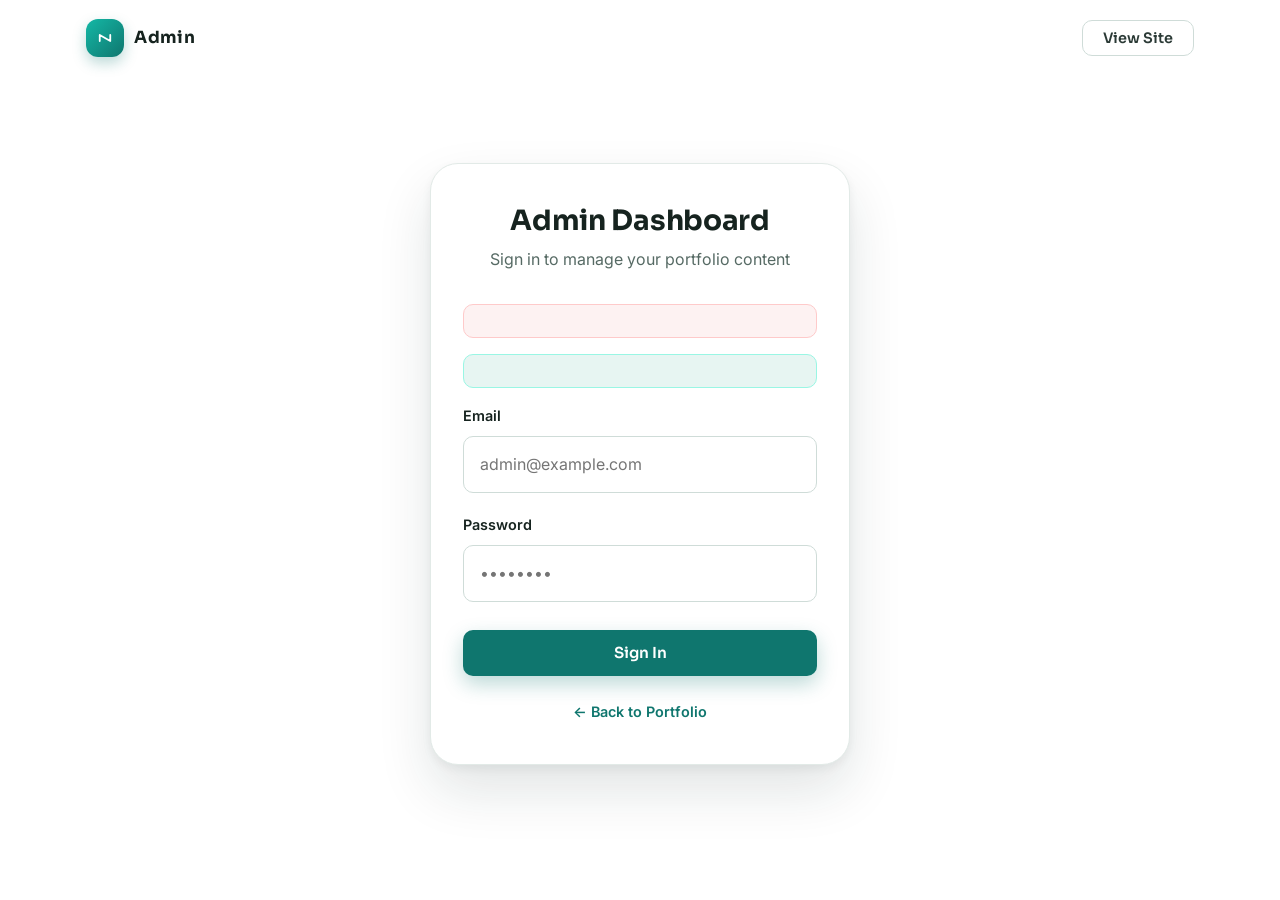
==== admin.html @ 958834d0 "Add admin dashboard, update hero image to Cloudinary URL, update CV" ====
<!DOCTYPE html>
<html lang="en">
<head>
  <meta charset="UTF-8">
  <meta name="viewport" content="width=device-width, initial-scale=1.0">
  <title>Admin — Portfolio Dashboard</title>
  <meta name="robots" content="noindex, nofollow">
  <link rel="icon" type="image/svg+xml" href="assets/icons/favicon.svg">
  <link rel="preconnect" href="https://fonts.googleapis.com">
  <link rel="preconnect" href="https://fonts.gstatic.com" crossorigin>
  <link href="https://fonts.googleapis.com/css2?family=Sora:wght@400;600;700;800&family=Inter:wght@400;500;600;700&display=swap" rel="stylesheet">
  <link rel="stylesheet" href="css/style.css">
  <link rel="stylesheet" href="css/responsive.css">
  <style>
    .admin-page { min-height: 100dvh; display: grid; place-items: center; padding: var(--header-h) 1.5rem 3rem; }
    .admin-card { width: 100%; max-width: 420px; background: var(--bg); border: 1px solid var(--border); border-radius: var(--radius-xl); padding: 2.5rem 2rem; box-shadow: var(--shadow-lg); }
    .admin-header { text-align: center; margin-bottom: 2rem; }
    .admin-title { font-size: 1.75rem; margin-bottom: .5rem; }
    .admin-sub { color: var(--muted); }
    .form-group { margin-bottom: 1.25rem; }
    .form-group label { display: block; font-weight: 600; font-size: .9rem; color: var(--ink); margin-bottom: .5rem; }
    .form-group input { width: 100%; padding: .9rem 1rem; font: inherit; font-size: 1rem; color: var(--text); background: var(--bg); border: 1.5px solid var(--border-strong); border-radius: var(--radius-sm); transition: border-color .2s ease, box-shadow .2s ease; }
    .form-group input:focus { outline: none; border-color: var(--primary); box-shadow: 0 0 0 4px var(--mint-soft); }
    .btn-admin { width: 100%; margin-top: .5rem; }
    .admin-footer { text-align: center; margin-top: 1.5rem; color: var(--muted); font-size: .9rem; }
    .admin-footer a { color: var(--primary); font-weight: 600; }
    .dashboard { display: none; }
    .dashboard.active { display: block; animation: fadeIn .3s ease; }
    @keyframes fadeIn { from { opacity: 0; transform: translateY(10px); } to { opacity: 1; transform: none; } }
    .dash-header { display: flex; align-items: center; justify-content: space-between; margin-bottom: 2rem; padding-bottom: 1rem; border-bottom: 1px solid var(--border); }
    .dash-title { font-size: 1.35rem; }
    .btn-logout { padding: .5rem 1rem; font-size: .9rem; }
    .dash-grid { display: grid; gap: 1rem; }
    .dash-card { background: var(--surface); border: 1px solid var(--border); border-radius: var(--radius); padding: 1.25rem 1.5rem; display: flex; align-items: center; justify-content: space-between; gap: 1rem; transition: border-color .2s ease, box-shadow .2s ease; }
    .dash-card:hover { border-color: var(--mint); box-shadow: var(--shadow-sm); }
    .dash-card-info h3 { font-size: 1rem; margin-bottom: .25rem; }
    .dash-card-info p { font-size: .85rem; color: var(--muted); }
    .dash-card-action .btn { padding: .6rem 1.1rem; font-size: .85rem; }
    .alert { padding: 1rem 1.25rem; border-radius: var(--radius-sm); font-size: .9rem; font-weight: 500; margin-bottom: 1rem; display: none; }
    .alert.error { display: block; background: #fdf2f2; color: #c0392b; border: 1px solid #fecaca; }
    .alert.success { display: block; background: #e7f5f2; color: #0f766e; border: 1px solid #99f6e4; }
  </style>
</head>
<body>
  <a class="skip-link" href="#main">Skip to main content</a>

  <header class="site-header" id="siteHeader">
    <div class="container nav">
      <a class="brand" href="index.html" aria-label="Back to portfolio">
        <span class="brand-mark" aria-hidden="true">
          <svg viewBox="0 0 24 24" width="18" height="18" fill="none" stroke="currentColor" stroke-width="2.4" stroke-linecap="round" stroke-linejoin="round"><path d="M5 16V8l14 8V8"/></svg>
        </span>
        <span class="brand-name">Admin</span>
      </a>
      <nav class="nav-menu" aria-label="Admin navigation">
        <ul class="nav-list">
          <li><a class="btn btn--outline btn--sm" href="index.html">View Site</a></li>
        </ul>
      </nav>
    </div>
  </header>

  <main id="main" class="admin-page">
    <!-- Login View -->
    <div class="admin-card" id="loginView">
      <div class="admin-header">
        <h1 class="admin-title">Admin Dashboard</h1>
        <p class="admin-sub">Sign in to manage your portfolio content</p>
      </div>

      <div class="alert error" id="loginError" role="alert"></div>
      <div class="alert success" id="loginSuccess" role="status"></div>

      <form id="loginForm" novalidate>
        <div class="form-group">
          <label for="adminEmail">Email</label>
          <input type="email" id="adminEmail" name="email" autocomplete="email" required placeholder="admin@example.com">
        </div>
        <div class="form-group">
          <label for="adminPassword">Password</label>
          <input type="password" id="adminPassword" name="password" autocomplete="current-password" required placeholder="••••••••">
        </div>
        <button type="submit" class="btn btn--primary btn-admin">Sign In</button>
      </form>

      <p class="admin-footer">
        <a href="index.html" aria-label="Back to portfolio">← Back to Portfolio</a>
      </p>
    </div>

    <!-- Dashboard View (hidden until login) -->
    <div class="admin-card dashboard" id="dashboardView" role="region" aria-label="Dashboard">
      <div class="dash-header">
        <h2 class="dash-title">Dashboard</h2>
        <button type="button" class="btn btn--outline btn--sm btn-logout" id="logoutBtn">Logout</button>
      </div>

      <div class="dash-grid">
        <article class="dash-card">
          <div class="dash-card-info">
            <h3>Hero Section</h3>
            <p>Update headline, subtext, profile image, social links</p>
          </div>
          <div class="dash-card-action">
            <button class="btn btn--outline" data-section="hero">Edit</button>
          </div>
        </article>

        <article class="dash-card">
          <div class="dash-card-info">
            <h3>About Section</h3>
            <p>Bio, stats, tools, CV download</p>
          </div>
          <div class="dash-card-action">
            <button class="btn btn--outline" data-section="about">Edit</button>
          </div>
        </article>

        <article class="dash-card">
          <div class="dash-card-info">
            <h3>Services</h3>
            <p>Add, remove, or reorder service cards</p>
          </div>
          <div class="dash-card-action">
            <button class="btn btn--outline" data-section="services">Edit</button>
          </div>
        </article>

        <article class="dash-card">
          <div class="dash-card-info">
            <h3>Projects</h3>
            <p>Manage portfolio projects, categories, modals</p>
          </div>
          <div class="dash-card-action">
            <button class="btn btn--outline" data-section="projects">Edit</button>
          </div>
        </article>

        <article class="dash-card">
          <div class="dash-card-info">
            <h3>Skills</h3>
            <p>Update skill categories and items</p>
          </div>
          <div class="dash-card-action">
            <button class="btn btn--outline" data-section="skills">Edit</button>
          </div>
        </article>

        <article class="dash-card">
          <div class="dash-card-info">
            <h3>Contact Form</h3>
            <p>Configure form endpoint (Formspree, EmailJS, etc.)</p>
          </div>
          <div class="dash-card-action">
            <button class="btn btn--outline" data-section="contact">Edit</button>
          </div>
        </article>

        <article class="dash-card">
          <div class="dash-card-info">
            <h3>Testimonials</h3>
            <p>Add or edit client testimonials</p>
          </div>
          <div class="dash-card-action">
            <button class="btn btn--outline" data-section="testimonials">Edit</button>
          </div>
        </article>

        <article class="dash-card">
          <div class="dash-card-info">
            <h3>Pricing</h3>
            <p>Update packages, features, prices</p>
          </div>
          <div class="dash-card-action">
            <button class="btn btn--outline" data-section="pricing">Edit</button>
          </div>
        </article>

        <article class="dash-card">
          <div class="dash-card-info">
            <h3>Site Settings</h3>
            <p>SEO meta, favicon, colors, fonts</p>
          </div>
          <div class="dash-card-action">
            <button class="btn btn--outline" data-section="settings">Edit</button>
          </div>
        </article>
      </div>
    </div>
  </main>

  <script>
    (function () {
      "use strict";

      // Demo credentials (replace with real auth in production)
      const DEMO_EMAIL = "admin@example.com";
      const DEMO_PASSWORD = "portfolio2024";

      const loginView = document.getElementById("loginView");
      const dashboardView = document.getElementById("dashboardView");
      const loginForm = document.getElementById("loginForm");
      const loginError = document.getElementById("loginError");
      const loginSuccess = document.getElementById("loginSuccess");
      const logoutBtn = document.getElementById("logoutBtn");

      function showError(msg) {
        loginError.textContent = msg;
        loginError.hidden = false;
        loginSuccess.hidden = true;
      }

      function showSuccess(msg) {
        loginSuccess.textContent = msg;
        loginSuccess.hidden = false;
        loginError.hidden = true;
      }

      function hideAlerts() {
        loginError.hidden = true;
        loginSuccess.hidden = true;
      }

      function doLogin(email, password) {
        hideAlerts();
        if (email === DEMO_EMAIL && password === DEMO_PASSWORD) {
          showSuccess("Signing in...");
          setTimeout(() => {
            loginView.style.display = "none";
            dashboardView.classList.add("active");
            sessionStorage.setItem("adminAuth", "true");
          }, 400);
        } else {
          showError("Invalid email or password. Demo: admin@example.com / portfolio2024");
        }
      }

      function doLogout() {
        sessionStorage.removeItem("adminAuth");
        dashboardView.classList.remove("active");
        loginView.style.display = "block";
        loginForm.reset();
        hideAlerts();
      }

      // Check existing session
      if (sessionStorage.getItem("adminAuth") === "true") {
        loginView.style.display = "none";
        dashboardView.classList.add("active");
      }

      loginForm.addEventListener("submit", (e) => {
        e.preventDefault();
        const email = loginForm.email.value.trim();
        const password = loginForm.password.value;
        doLogin(email, password);
      });

      logoutBtn.addEventListener("click", doLogout);

      // Placeholder for edit buttons
      dashboardView.addEventListener("click", (e) => {
        const btn = e.target.closest("[data-section]");
        if (btn) {
          const section = btn.getAttribute("data-section");
          alert(`Edit ${section} — connect to your CMS or static file editor.`);
        }
      });
    })();
  </script>
</body>
</html>
---- css/style.css ----
/* ==========================================================================
   Tanveer — Personal Portfolio
   Base stylesheet: design tokens, reset, base, and reusable components.
   ========================================================================== */

/* ---------- Design tokens ---------- */
:root {
  /* Color */
  --bg: #ffffff;
  --surface: #f3f8f6;
  --surface-alt: #eaf4f1;
  --ink: #16231f;          /* headings */
  --text: #2b3a36;         /* body */
  --muted: #566a64;        /* secondary text – passes WCAG AA on light bg */
  --border: #e2eae7;
  --border-strong: #cfdcd8;

  --primary: #0f766e;      /* teal-700 – readable action color */
  --primary-dark: #115e59;
  --mint: #14b8a6;         /* decorative mint */
  --mint-bright: #2dd4bf;
  --mint-soft: #e7f5f2;

  --danger: #c0392b;

  /* Typography */
  --font-display: "Sora", "Segoe UI", system-ui, sans-serif;
  --font-body: "Inter", "Segoe UI", system-ui, sans-serif;

  /* Spacing (radius + shadows) */
  --radius-sm: 10px;
  --radius: 16px;
  --radius-lg: 22px;
  --radius-xl: 28px;
  --radius-pill: 999px;

  --shadow-sm: 0 1px 2px rgba(16, 42, 38, .05), 0 4px 14px rgba(16, 42, 38, .05);
  --shadow-md: 0 2px 4px rgba(16, 42, 38, .05), 0 14px 30px rgba(16, 42, 38, .08);
  --shadow-lg: 0 4px 10px rgba(16, 42, 38, .06), 0 26px 54px rgba(16, 42, 38, .12);

  --header-h: 76px;
  --container: 1180px;
}

/* ---------- Reset / base ---------- */
*,
*::before,
*::after {
  box-sizing: border-box;
  margin: 0;
  padding: 0;
}

html {
  scroll-behavior: smooth;
  -webkit-text-size-adjust: 100%;
  overflow-x: clip;
}

section[id] {
  scroll-margin-top: calc(var(--header-h) + 14px);
}

body {
  font-family: var(--font-body);
  font-size: 1rem;
  line-height: 1.65;
  color: var(--text);
  background: var(--bg);
  -webkit-font-smoothing: antialiased;
}

img {
  max-width: 100%;
  display: block;
}

ul,
ol {
  list-style: none;
}

a {
  color: var(--primary);
  text-decoration: none;
}

button {
  font: inherit;
  color: inherit;
  background: none;
  border: none;
  cursor: pointer;
}

::selection {
  background: var(--mint-soft);
  color: var(--ink);
}

:focus-visible {
  outline: 3px solid var(--mint-bright);
  outline-offset: 2px;
  border-radius: 4px;
}

h1, h2, h3, h4 {
  font-family: var(--font-display);
  color: var(--ink);
  line-height: 1.2;
  font-weight: 700;
  letter-spacing: -0.01em;
}

h1 { font-size: clamp(2.3rem, 5vw, 3.75rem); }
h2 { font-size: clamp(1.7rem, 3.4vw, 2.6rem); }
h3 { font-size: 1.15rem; }

strong { color: var(--ink); font-weight: 600; }

.container {
  width: 100%;
  max-width: var(--container);
  margin-inline: auto;
  padding-inline: clamp(1.25rem, 4vw, 2.25rem);
}

[hidden] { display: none !important; }

/* ---------- Skip link ---------- */
.skip-link {
  position: absolute;
  top: -100%;
  left: 1rem;
  z-index: 200;
  padding: .7rem 1.2rem;
  background: var(--ink);
  color: #fff;
  border-radius: var(--radius-sm);
  font-weight: 600;
}
.skip-link:focus-visible {
  top: 1rem;
}

/* ---------- Sections ---------- */
.section {
  padding-block: clamp(4.5rem, 8vw, 7rem);
}

.section--surface {
  background: var(--surface);
}

.section-head {
  max-width: 720px;
  margin-inline: auto;
  text-align: center;
  margin-bottom: clamp(2.75rem, 6vw, 4rem);
}

.section-title { margin-bottom: .75rem; }

.section-sub {
  color: var(--muted);
  font-size: 1.05rem;
}

.eyebrow {
  display: inline-flex;
  align-items: center;
  gap: .6rem;
  font-family: var(--font-display);
  font-size: .8rem;
  font-weight: 700;
  letter-spacing: .16em;
  text-transform: uppercase;
  color: var(--primary);
  margin-bottom: 1rem;
}
.eyebrow span {
  display: inline-block;
  width: 26px;
  height: 2px;
  background: var(--mint);
  border-radius: var(--radius-pill);
}

/* ---------- Buttons ---------- */
.btn {
  display: inline-flex;
  align-items: center;
  justify-content: center;
  gap: .55rem;
  padding: .9rem 1.7rem;
  border: 1px solid transparent;
  border-radius: var(--radius-sm);
  font-family: var(--font-display);
  font-size: .95rem;
  font-weight: 600;
  line-height: 1;
  white-space: nowrap;
  cursor: pointer;
  transition: background-color .22s ease, color .22s ease,
              border-color .22s ease, box-shadow .22s ease, transform .22s ease;
}
.btn:hover { transform: translateY(-2px); }
.btn:active { transform: translateY(0); }

.btn--primary {
  background: var(--primary);
  color: #fff;
  box-shadow: 0 8px 20px rgba(15, 118, 110, .28);
}
.btn--primary:hover {
  background: var(--primary-dark);
  box-shadow: 0 12px 26px rgba(15, 118, 110, .34);
}

.btn--outline {
  background: var(--bg);
  color: var(--text);
  border-color: var(--border-strong);
}
.btn--outline:hover {
  border-color: var(--primary);
  color: var(--primary);
  background: var(--mint-soft);
}

.btn--ghost {
  background: transparent;
  color: var(--primary);
  padding-inline: .35rem;
}
.btn--ghost:hover {
  background: var(--mint-soft);
  padding-inline: 1.7rem;
}

.btn--sm {
  padding: .6rem 1.25rem;
  font-size: .9rem;
}

.btn-arrow {
  display: inline-block;
  transition: transform .22s ease;
  font-weight: 700;
}
.btn:hover .btn-arrow { transform: translateX(4px); }
.btn--ghost:hover .btn-arrow { transform: translateX(4px); }

/* ==========================================================================
   HEADER / NAVIGATION
   ========================================================================== */
.site-header {
  position: fixed;
  inset: 0 0 auto 0;
  z-index: 100;
  height: var(--header-h);
  background: rgba(255, 255, 255, .82);
  backdrop-filter: blur(14px);
  -webkit-backdrop-filter: blur(14px);
  border-bottom: 1px solid transparent;
  transition: background-color .3s ease, border-color .3s ease, box-shadow .3s ease;
}
.site-header.is-scrolled {
  background: rgba(255, 255, 255, .94);
  border-bottom-color: var(--border);
  box-shadow: var(--shadow-sm);
}

.nav {
  display: flex;
  align-items: center;
  justify-content: space-between;
  height: var(--header-h);
}

.brand {
  display: inline-flex;
  align-items: center;
  gap: .65rem;
  color: var(--ink);
  font-family: var(--font-display);
  font-weight: 700;
  font-size: 1.05rem;
  letter-spacing: .02em;
}
.brand:hover { color: var(--primary); }

.brand-mark {
  display: grid;
  place-items: center;
  width: 38px;
  height: 38px;
  border-radius: 12px;
  background: linear-gradient(135deg, var(--mint), var(--primary));
  color: #fff;
  box-shadow: 0 6px 14px rgba(15, 118, 110, .28);
  transition: transform .25s ease;
}
.brand:hover .brand-mark { transform: rotate(-8deg) scale(1.06); }

.nav-list {
  display: flex;
  align-items: center;
  gap: .35rem;
}

.nav-link {
  position: relative;
  display: inline-block;
  padding: .5rem .85rem;
  color: var(--text);
  font-weight: 500;
  font-size: .95rem;
  border-radius: var(--radius-pill);
  transition: color .2s ease, background-color .2s ease;
}
.nav-link:hover { color: var(--primary); background: var(--mint-soft); }

.nav-link.is-active {
  color: var(--primary);
  font-weight: 600;
  background: var(--mint-soft);
}

.nav-cta { margin-left: .5rem; }

.nav-toggle {
  display: none;
  flex-direction: column;
  justify-content: center;
  gap: 5px;
  width: 44px;
  height: 44px;
  border-radius: var(--radius-sm);
  z-index: 110;
}

.nav-toggle-bar {
  display: block;
  width: 22px;
  height: 2.4px;
  margin-inline: auto;
  border-radius: var(--radius-pill);
  background: var(--ink);
  transition: transform .3s ease, opacity .3s ease;
}

/* Animated hamburger -> close */
.site-header.is-active .nav-toggle-bar:nth-child(1) { transform: translateY(7.4px) rotate(45deg); }
.site-header.is-active .nav-toggle-bar:nth-child(2) { opacity: 0; }
.site-header.is-active .nav-toggle-bar:nth-child(3) { transform: translateY(-7.4px) rotate(-45deg); }

/* ==========================================================================
   HERO
   ========================================================================== */
.hero {
  position: relative;
  padding-top: calc(var(--header-h) + clamp(2.5rem, 6vw, 4.5rem));
  padding-bottom: clamp(5rem, 9vw, 8rem);
  background: var(--bg);
  overflow: hidden;
}

.hero-grid {
  display: grid;
  grid-template-columns: 1.08fr .92fr;
  gap: clamp(2.5rem, 5vw, 4.5rem);
  align-items: center;
  position: relative;
  z-index: 2;
}

.hero-greeting {
  display: inline-flex;
  align-items: center;
  gap: .6rem;
  font-family: var(--font-display);
  font-weight: 600;
  font-size: 1rem;
  color: var(--primary);
  margin-bottom: 1.1rem;
}
.hero-greeting .dot {
  width: 9px;
  height: 9px;
  border-radius: 50%;
  background: var(--mint);
  box-shadow: 0 0 0 5px var(--mint-soft);
}

.hero-title {
  margin-bottom: 1.25rem;
}
.hero-title .accent {
  color: var(--primary);
  background: linear-gradient(120deg, var(--primary) 0%, var(--mint) 90%);
  -webkit-background-clip: text;
  background-clip: text;
  -webkit-text-fill-color: transparent;
}

.hero-sub {
  max-width: 34rem;
  color: var(--muted);
  font-size: 1.08rem;
  margin-bottom: 2.1rem;
}

.hero-actions {
  display: flex;
  flex-wrap: wrap;
  gap: 1rem;
  margin-bottom: 2.4rem;
}

.hero-social {
  display: flex;
  align-items: center;
  gap: .8rem;
}
.hero-social-label {
  font-size: .85rem;
  color: var(--muted);
  font-weight: 500;
  margin-right: .25rem;
}
.hero-social a {
  display: grid;
  place-items: center;
  width: 40px;
  height: 40px;
  border-radius: 50%;
  border: 1px solid var(--border);
  color: var(--muted);
  transition: color .2s ease, border-color .2s ease, background .2s ease, transform .2s ease;
}
.hero-social a:hover {
  color: var(--primary);
  border-color: var(--primary);
  background: var(--mint-soft);
  transform: translateY(-2px);
}

/* ---- Visual column ---- */
.hero-visual {
  position: relative;
  display: flex;
  justify-content: center;
  padding: 2.5rem 1rem;
}

.hero-ring {
  position: absolute;
  border-radius: 50%;
  border: 1.5px dashed var(--border-strong);
}
.hero-ring--a {
  width: 520px;
  height: 520px;
  top: 50%;
  left: 50%;
  transform: translate(-50%, -50%);
}
.hero-ring--b {
  width: 610px;
  height: 610px;
  top: 50%;
  left: 50%;
  transform: translate(-50%, -50%);
  border-color: var(--mint-soft);
}

.hero-blob {
  position: absolute;
  border-radius: 50%;
  filter: blur(60px);
}
.hero-blob--a {
  width: 340px;
  height: 340px;
  top: 4%;
  right: -4%;
  background: rgba(45, 212, 191, .22);
}
.hero-blob--b {
  width: 260px;
  height: 260px;
  bottom: 0;
  left: -6%;
  background: rgba(15, 118, 110, .14);
}

.hero-frame {
  position: relative;
  width: min(430px, 100%);
  aspect-ratio: 10 / 11.4;
  border-radius: 46% 54% 52% 48% / 38% 38% 62% 62%;
  overflow: hidden;
  background: var(--surface-alt);
  box-shadow: var(--shadow-lg);
  border: 8px solid #fff;
  z-index: 2;
  padding: 12px; /* inner spacing so image sits smaller in the organic shape */
}
.hero-img {
  width: 100%;
  height: 100%;
  object-fit: cover;
  border-radius: inherit; /* match frame's organic radius */
}

.hero-frame-inner {
  position: absolute;
  inset: 0;
  border-radius: inherit;
  background: linear-gradient(180deg, rgba(255, 255, 255, 0) 55%, rgba(15, 118, 110, .14));
  pointer-events: none;
}

.hero-circuit {
  position: absolute;
  width: 150px;
  height: 150px;
  bottom: 3%;
  left: 0;
  color: var(--mint);
  opacity: .55;
  z-index: 1;
}

.hero-card {
  position: absolute;
  display: flex;
  align-items: center;
  gap: .8rem;
  padding: .95rem 1.2rem;
  background: rgba(255, 255, 255, .95);
  border: 1px solid var(--border);
  border-radius: var(--radius);
  box-shadow: var(--shadow-md);
  z-index: 3;
  animation: floaty 6s ease-in-out infinite;
}
.hero-card--exp {
  top: 16%;
  left: -2%;
}
.hero-card--proj {
  bottom: 12%;
  right: -3%;
  animation-delay: 2.5s;
}
.hero-card-num {
  font-family: var(--font-display);
  font-weight: 800;
  font-size: 1.7rem;
  color: var(--primary);
  line-height: 1;
}
.hero-card-lbl {
  font-size: .8rem;
  font-weight: 600;
  color: var(--muted);
  line-height: 1.35;
}

.hero-badge {
  position: absolute;
  top: 4%;
  right: 2%;
  display: inline-flex;
  align-items: center;
  gap: .5rem;
  padding: .5rem 1rem;
  background: #fff;
  border: 1px solid var(--border);
  border-radius: var(--radius-pill);
  font-size: .82rem;
  font-weight: 600;
  color: var(--primary-dark);
  box-shadow: var(--shadow-sm);
  z-index: 3;
}
.hero-badge-dot {
  width: 8px;
  height: 8px;
  border-radius: 50%;
  background: var(--mint);
  animation: pulse 2s ease-in-out infinite;
}

@keyframes floaty {
  0%, 100% { transform: translateY(0); }
  50%      { transform: translateY(-10px); }
}
@keyframes pulse {
  0%, 100% { opacity: 1; transform: scale(1); }
  50%      { opacity: .55; transform: scale(.85); }
}

.hero-wave {
  position: absolute;
  inset: auto 0 -1px 0;
  height: 90px;
  z-index: 1;
  pointer-events: none;
}
.hero-wave svg {
  width: 100%;
  height: 100%;
}

/* ==========================================================================
   ABOUT
   ========================================================================== */
.about-grid {
  display: grid;
  grid-template-columns: 1.12fr .88fr;
  gap: clamp(2.5rem, 5vw, 4.5rem);
  align-items: center;
}

.about-content p {
  color: var(--muted);
  margin-bottom: 1rem;
}
.about-content .lead {
  font-size: 1.08rem;
  color: var(--text);
}

.about-tools {
  display: flex;
  flex-wrap: wrap;
  gap: .6rem;
  margin: 1.6rem 0 1.9rem;
}
.about-tools span {
  padding: .5rem 1rem;
  background: var(--mint-soft);
  color: var(--primary-dark);
  font-size: .85rem;
  font-weight: 600;
  border-radius: var(--radius-pill);
}

.about-actions {
  display: flex;
  flex-wrap: wrap;
  gap: 1rem;
}

.about-stats {
  display: grid;
  grid-template-columns: 1fr 1fr;
  gap: 1rem;
}

.stat-card {
  background: var(--bg);
  border: 1px solid var(--border);
  border-radius: var(--radius-lg);
  padding: 1.7rem 1.4rem;
  box-shadow: var(--shadow-sm);
  text-align: center;
  transition: transform .25s ease, box-shadow .25s ease;
}
.stat-card:hover {
  transform: translateY(-4px);
  box-shadow: var(--shadow-md);
}
.stat-num {
  display: block;
  font-family: var(--font-display);
  font-weight: 800;
  font-size: 2.2rem;
  color: var(--primary);
  line-height: 1.1;
  margin-bottom: .35rem;
}
.stat-lbl {
  font-size: .88rem;
  color: var(--muted);
  font-weight: 500;
}

.stat-note {
  grid-column: 1 / -1;
  display: flex;
  align-items: center;
  gap: .8rem;
  padding: 1rem 1.3rem;
  background: var(--surface-alt);
  border: 1px dashed var(--border-strong);
  border-radius: var(--radius);
  color: var(--muted);
  font-size: .85rem;
}
.stat-note svg { flex-shrink: 0; color: var(--mint); }

/* ==========================================================================
   SERVICES
   ========================================================================== */
.services-grid {
  display: grid;
  grid-template-columns: repeat(3, 1fr);
  gap: 1.5rem;
}

.service-card {
  background: var(--bg);
  border: 1px solid var(--border);
  border-radius: var(--radius-lg);
  padding: 1.9rem 1.8rem;
  box-shadow: var(--shadow-sm);
  transition: transform .28s ease, box-shadow .28s ease, border-color .28s ease;
}
.service-card:hover {
  transform: translateY(-6px);
  box-shadow: var(--shadow-md);
  border-color: rgba(20, 184, 166, .45);
}

.service-top {
  display: flex;
  align-items: center;
  justify-content: space-between;
  margin-bottom: 1.4rem;
}
.service-num {
  font-family: var(--font-display);
  font-weight: 700;
  font-size: 1rem;
  color: var(--border-strong);
  transition: color .25s ease;
}
.service-card:hover .service-num { color: var(--mint); }

.service-icon {
  display: grid;
  place-items: center;
  width: 50px;
  height: 50px;
  border-radius: 15px;
  background: var(--mint-soft);
  color: var(--primary);
  transition: background-color .25s ease, color .25s ease, transform .25s ease;
}
.service-card:hover .service-icon {
  background: var(--primary);
  color: #fff;
  transform: rotate(-6deg) scale(1.04);
}

.service-title {
  margin-bottom: .55rem;
}
.service-text {
  color: var(--muted);
  font-size: .95rem;
}

/* ==========================================================================
   PROJECTS (portfolio + filters + modal reference)
   ========================================================================== */
.filters {
  display: flex;
  flex-wrap: wrap;
  justify-content: center;
  gap: .6rem;
  margin-bottom: 2.5rem;
}

.filter-btn {
  padding: .55rem 1.25rem;
  border: 1px solid var(--border-strong);
  border-radius: var(--radius-pill);
  background: var(--bg);
  color: var(--muted);
  font-weight: 600;
  font-size: .9rem;
  transition: background-color .2s ease, color .2s ease, border-color .2s ease, transform .2s ease;
}
.filter-btn:hover {
  color: var(--primary);
  border-color: var(--primary);
  transform: translateY(-1px);
}
.filter-btn.is-active {
  background: var(--primary);
  border-color: var(--primary);
  color: #fff;
}

.projects-grid {
  display: grid;
  grid-template-columns: repeat(3, 1fr);
  gap: 1.5rem;
}

.project-item {
  transition: opacity .3s ease, transform .3s ease;
}
.project-item.is-hidden { display: none; }
.project-item.is-shown { animation: cardIn .45s ease both; }

@keyframes cardIn {
  from { opacity: 0; transform: translateY(14px) scale(.98); }
  to   { opacity: 1; transform: none; }
}

.project-card {
  display: flex;
  flex-direction: column;
  height: 100%;
  background: var(--bg);
  border: 1px solid var(--border);
  border-radius: var(--radius-lg);
  overflow: hidden;
  box-shadow: var(--shadow-sm);
  transition: transform .28s ease, box-shadow .28s ease, border-color .28s ease;
}
.project-card:hover {
  transform: translateY(-6px);
  box-shadow: var(--shadow-md);
  border-color: rgba(20, 184, 166, .45);
}

.project-media {
  position: relative;
  aspect-ratio: 4 / 3;
  overflow: hidden;
  background: var(--surface-alt);
}
.project-media img {
  width: 100%;
  height: 100%;
  object-fit: cover;
  transition: transform .5s ease;
}
.project-card:hover .project-media img { transform: scale(1.06); }

.project-badge {
  position: absolute;
  top: 1rem;
  left: 1rem;
  padding: .35rem .85rem;
  background: rgba(255, 255, 255, .92);
  backdrop-filter: blur(6px);
  -webkit-backdrop-filter: blur(6px);
  border-radius: var(--radius-pill);
  font-size: .75rem;
  font-weight: 700;
  color: var(--primary-dark);
  box-shadow: var(--shadow-sm);
}

.project-body {
  display: flex;
  flex-direction: column;
  flex: 1;
  padding: 1.5rem;
}
.project-title {
  font-size: 1.12rem;
  margin-bottom: .5rem;
}
.project-text {
  color: var(--muted);
  font-size: .94rem;
  margin-bottom: 1.1rem;
}

.project-tags {
  display: flex;
  flex-wrap: wrap;
  gap: .45rem;
  margin-bottom: 1.4rem;
}
.project-tags li {
  padding: .3rem .8rem;
  background: var(--mint-soft);
  color: var(--primary-dark);
  font-size: .78rem;
  font-weight: 600;
  border-radius: var(--radius-pill);
}

.project-actions {
  display: flex;
  align-items: center;
  justify-content: space-between;
  margin-top: auto;
  padding-top: .4rem;
}
.project-link {
  display: inline-flex;
  align-items: center;
  gap: .4rem;
  color: var(--primary);
  font-weight: 600;
  font-size: .95rem;
  transition: gap .2s ease, color .2s ease;
}
.project-link:hover { color: var(--primary-dark); gap: .7rem; }

.project-icon-link {
  display: grid;
  place-items: center;
  width: 40px;
  height: 40px;
  border: 1px solid var(--border);
  border-radius: 50%;
  color: var(--muted);
  transition: color .2s ease, border-color .2s ease, background .2s ease, transform .2s ease;
}
.project-icon-link:hover {
  color: var(--primary);
  border-color: var(--primary);
  background: var(--mint-soft);
  transform: translateY(-2px);
}

/* ---------- Project modal ---------- */
.modal {
  position: fixed;
  inset: 0;
  z-index: 120;
  display: grid;
  place-items: center;
  padding: clamp(1rem, 3vw, 2.5rem);
}
.modal-overlay {
  position: absolute;
  inset: 0;
  background: rgba(16, 32, 29, .58);
  backdrop-filter: blur(5px);
  -webkit-backdrop-filter: blur(5px);
}
.modal-dialog {
  position: relative;
  width: min(880px, 100%);
  max-height: 88dvh;
  overflow-y: auto;
  background: var(--bg);
  border-radius: var(--radius-xl);
  box-shadow: var(--shadow-lg);
  animation: modalIn .35s ease both;
}
@keyframes modalIn {
  from { opacity: 0; transform: translateY(22px) scale(.97); }
  to   { opacity: 1; transform: none; }
}

.modal-close {
  position: absolute;
  top: 1rem;
  right: 1rem;
  z-index: 2;
  display: grid;
  place-items: center;
  width: 42px;
  height: 42px;
  border-radius: 50%;
  background: rgba(255, 255, 255, .9);
  color: var(--ink);
  box-shadow: var(--shadow-sm);
  transition: background-color .2s ease, color .2s ease, transform .2s ease;
}
.modal-close:hover {
  background: var(--primary);
  color: #fff;
  transform: rotate(90deg);
}

.modal-media {
  width: 100%;
  aspect-ratio: 16 / 8.5;
  object-fit: cover;
  background: var(--surface-alt);
}

.modal-body {
  padding: clamp(1.5rem, 3.5vw, 2.75rem);
}

.modal-category {
  display: inline-block;
  padding: .35rem .9rem;
  background: var(--mint-soft);
  color: var(--primary-dark);
  font-size: .78rem;
  font-weight: 700;
  border-radius: var(--radius-pill);
  margin-bottom: .9rem;
}
.modal-title {
  font-size: 1.6rem;
  margin-bottom: .75rem;
}
.modal-desc {
  color: var(--muted);
  margin-bottom: 1.8rem;
}

.modal-details {
  display: grid;
  gap: 1.2rem;
  margin-bottom: 1.9rem;
}
.modal-detail dt {
  font-family: var(--font-display);
  font-weight: 700;
  font-size: .82rem;
  letter-spacing: .06em;
  text-transform: uppercase;
  color: var(--primary);
  margin-bottom: .3rem;
}
.modal-detail dd {
  color: var(--text);
  font-size: .97rem;
}

.modal-tags {
  display: flex;
  flex-wrap: wrap;
  gap: .45rem;
}
.modal-tags span {
  padding: .3rem .8rem;
  background: var(--surface-alt);
  color: var(--text);
  font-size: .82rem;
  font-weight: 600;
  border-radius: var(--radius-pill);
}

.modal-actions {
  display: flex;
  flex-wrap: wrap;
  gap: .9rem;
}

/* ==========================================================================
   SKILLS
   ========================================================================== */
.skills-grid {
  display: grid;
  grid-template-columns: repeat(3, 1fr);
  gap: 1.5rem;
}

.skill-card {
  background: var(--bg);
  border: 1px solid var(--border);
  border-radius: var(--radius-lg);
  padding: 1.8rem 1.7rem;
  box-shadow: var(--shadow-sm);
  transition: transform .28s ease, box-shadow .28s ease, border-color .28s ease;
}
.skill-card:hover {
  transform: translateY(-5px);
  box-shadow: var(--shadow-md);
  border-color: rgba(20, 184, 166, .45);
}

.skill-card-head {
  display: flex;
  align-items: center;
  gap: .85rem;
  margin-bottom: 1.2rem;
}
.skill-card-head h3 { font-size: 1.08rem; }

.skill-icon {
  display: grid;
  place-items: center;
  width: 46px;
  height: 46px;
  flex-shrink: 0;
  border-radius: 14px;
  background: var(--mint-soft);
  color: var(--primary);
}

.skill-list li {
  position: relative;
  padding: .42rem 0 .42rem 1.5rem;
  color: var(--muted);
  font-size: .95rem;
}
.skill-list li::before {
  content: "";
  position: absolute;
  left: .25rem;
  top: 50%;
  transform: translateY(-50%);
  width: 8px;
  height: 8px;
  border-radius: 50%;
  background: var(--mint);
  opacity: .8;
}

.skill-card--note {
  display: flex;
  flex-direction: column;
  justify-content: center;
  background: var(--surface-alt);
  border-style: dashed;
  border-color: var(--border-strong);
  box-shadow: none;
}
.skill-card--note:hover { border-color: var(--mint); }
.skill-note-text {
  color: var(--muted);
  font-size: .95rem;
}

/* ==========================================================================
   PROCESS / TIMELINE
   ========================================================================== */
.timeline {
  position: relative;
  max-width: 960px;
  margin-inline: auto;
  padding-block: .5rem 2rem;
}
.timeline::before {
  content: "";
  position: absolute;
  top: 0;
  bottom: 0;
  left: 50%;
  width: 2px;
  transform: translateX(-50%);
  background: linear-gradient(180deg, var(--mint-soft), var(--mint) 60%, var(--primary));
  border-radius: var(--radius-pill);
}

.timeline-item {
  position: relative;
  width: calc(50% - 2.75rem);
  margin-bottom: 2rem;
}
.timeline-item:nth-child(odd) { margin-right: auto; margin-left: 0; }
.timeline-item:nth-child(even) { margin-left: auto; margin-right: 0; }
.timeline-item:last-child { margin-bottom: 0; }

.timeline-marker {
  position: absolute;
  top: 1.4rem;
  display: grid;
  place-items: center;
  width: 46px;
  height: 46px;
  border-radius: 50%;
  background: #fff;
  border: 2px solid var(--mint);
  color: var(--primary);
  box-shadow: 0 0 0 6px var(--surface);
  z-index: 2;
}
.timeline-item:nth-child(odd) .timeline-marker {
  right: -2.75rem;
  transform: translateX(50%);
}
.timeline-item:nth-child(even) .timeline-marker {
  left: -2.75rem;
  transform: translateX(-50%);
}

.timeline-card {
  background: var(--bg);
  border: 1px solid var(--border);
  border-radius: var(--radius-lg);
  padding: 1.6rem 1.7rem;
  box-shadow: var(--shadow-sm);
  transition: transform .28s ease, box-shadow .28s ease;
}
.timeline-card:hover {
  transform: translateY(-4px);
  box-shadow: var(--shadow-md);
}

.timeline-num {
  font-family: var(--font-display);
  font-weight: 800;
  font-size: .95rem;
  color: var(--primary);
  letter-spacing: .08em;
}
.timeline-card h3 {
  margin: .3rem 0 .45rem;
}
.timeline-card p {
  color: var(--muted);
  font-size: .95rem;
}

/* ==========================================================================
   WHY WORK WITH ME
   ========================================================================== */
.why-grid {
  display: grid;
  grid-template-columns: repeat(3, 1fr);
  gap: 1.5rem;
}

.why-card {
  background: var(--bg);
  border: 1px solid var(--border);
  border-radius: var(--radius-lg);
  padding: 1.9rem 1.7rem;
  box-shadow: var(--shadow-sm);
  display: flex;
  flex-direction: column;
  gap: .6rem;
  transition: transform .28s ease, box-shadow .28s ease, border-color .28s ease;
}
.why-card:hover {
  transform: translateY(-6px);
  box-shadow: var(--shadow-md);
  border-color: rgba(20, 184, 166, .45);
}
.why-icon {
  display: grid;
  place-items: center;
  width: 46px;
  height: 46px;
  border-radius: 14px;
  background: var(--mint-soft);
  color: var(--primary);
  margin-bottom: .35rem;
}
.why-card h3 { font-size: 1.1rem; }
.why-card p {
  color: var(--muted);
  font-size: .95rem;
}

/* ==========================================================================
   TESTIMONIALS
   ========================================================================== */
.testimonials-grid {
  display: grid;
  grid-template-columns: repeat(3, 1fr);
  gap: 1.5rem;
}

.testimonial-card {
  display: flex;
  flex-direction: column;
  background: var(--bg);
  border: 1px solid var(--border);
  border-radius: var(--radius-lg);
  padding: 2rem 1.8rem;
  box-shadow: var(--shadow-sm);
  transition: transform .28s ease, box-shadow .28s ease;
}
.testimonial-card:hover {
  transform: translateY(-5px);
  box-shadow: var(--shadow-md);
}

.testimonial-stars {
  display: flex;
  gap: .2rem;
  color: var(--mint);
  margin-bottom: 1.1rem;
}
.testimonial-card blockquote {
  flex: 1;
}
.testimonial-card blockquote p {
  color: var(--text);
  font-size: .98rem;
  font-style: italic;
}

.testimonial-author {
  display: flex;
  align-items: center;
  gap: .85rem;
  margin-top: 1.4rem;
  padding-top: 1.3rem;
  border-top: 1px solid var(--border);
}
.testimonial-avatar {
  display: grid;
  place-items: center;
  width: 46px;
  height: 46px;
  flex-shrink: 0;
  border-radius: 50%;
  background: var(--mint-soft);
  color: var(--primary);
  font-family: var(--font-display);
  font-weight: 700;
  font-size: .95rem;
}
.testimonial-author div {
  display: flex;
  flex-direction: column;
}
.testimonial-author strong {
  font-size: .95rem;
}
.testimonial-author span {
  font-size: .82rem;
  color: var(--muted);
}

/* ==========================================================================
   PRICING
   ========================================================================== */
.pricing-grid {
  display: grid;
  grid-template-columns: repeat(3, 1fr);
  gap: 1.5rem;
  align-items: stretch;
}

.pricing-card {
  position: relative;
  display: flex;
  flex-direction: column;
  background: var(--bg);
  border: 1px solid var(--border);
  border-radius: var(--radius-xl);
  padding: 2.4rem 2rem;
  box-shadow: var(--shadow-sm);
  transition: transform .28s ease, box-shadow .28s ease;
}
.pricing-card:hover {
  transform: translateY(-6px);
  box-shadow: var(--shadow-md);
}

.pricing-card--featured {
  border: 2px solid var(--primary);
  box-shadow: var(--shadow-md);
}
.pricing-card--featured:hover { transform: translateY(-6px); }

.pricing-badge {
  position: absolute;
  top: 0;
  left: 50%;
  transform: translate(-50%, -50%);
  padding: .4rem 1.15rem;
  background: var(--primary);
  color: #fff;
  font-family: var(--font-display);
  font-size: .78rem;
  font-weight: 700;
  border-radius: var(--radius-pill);
  box-shadow: 0 8px 18px rgba(15, 118, 110, .3);
}

.pricing-name {
  font-size: 1.15rem;
  margin-bottom: .5rem;
}
.pricing-price {
  font-family: var(--font-display);
  font-weight: 800;
  font-size: 2.7rem;
  color: var(--ink);
  line-height: 1;
  margin-bottom: .6rem;
}
.pricing-cur {
  font-size: 1.4rem;
  vertical-align: super;
  color: var(--muted);
  margin-right: .15rem;
}
.pricing-desc {
  color: var(--muted);
  font-size: .94rem;
  margin-bottom: 1.6rem;
}

.pricing-features {
  margin-bottom: 1.9rem;
  flex: 1;
}
.pricing-features li {
  position: relative;
  padding: .45rem 0 .45rem 1.7rem;
  color: var(--text);
  font-size: .95rem;
}
.pricing-features li::before {
  content: "";
  position: absolute;
  left: 0;
  top: 50%;
  transform: translateY(-50%);
  width: 20px;
  height: 20px;
  border-radius: 50%;
  background: var(--mint-soft);
}
.pricing-features li::after {
  content: "";
  position: absolute;
  left: 5.5px;
  top: 50%;
  transform: translateY(-62%) rotate(45deg);
  width: 6px;
  height: 3px;
  border-left: 2px solid var(--primary);
  border-bottom: 2px solid var(--primary);
}

.pricing-cta {
  width: 100%;
  margin-top: auto;
}

/* ==========================================================================
   CONTACT
   ========================================================================== */
.contact-grid {
  display: grid;
  grid-template-columns: .92fr 1.08fr;
  gap: clamp(2rem, 4.5vw, 3.5rem);
  align-items: start;
}

.contact-list {
  display: grid;
  gap: 1rem;
}
.contact-list li {
  display: flex;
  align-items: flex-start;
  gap: 1rem;
  background: var(--bg);
  border: 1px solid var(--border);
  border-radius: var(--radius);
  padding: 1.25rem 1.35rem;
  box-shadow: var(--shadow-sm);
  transition: transform .25s ease, box-shadow .25s ease, border-color .25s ease;
}
.contact-list li:hover {
  transform: translateY(-3px);
  box-shadow: var(--shadow-md);
  border-color: rgba(20, 184, 166, .45);
}

.contact-icon {
  display: grid;
  place-items: center;
  width: 46px;
  height: 46px;
  flex-shrink: 0;
  border-radius: 14px;
  background: var(--mint-soft);
  color: var(--primary);
}
.contact-label {
  display: block;
  font-size: .78rem;
  font-weight: 600;
  letter-spacing: .05em;
  text-transform: uppercase;
  color: var(--muted);
  margin-bottom: .2rem;
}
.contact-list a {
  font-weight: 600;
  color: var(--ink);
  word-break: break-word;
  transition: color .2s ease;
}
.contact-list a:hover { color: var(--primary); }
.contact-value {
  font-weight: 600;
  color: var(--ink);
}

.contact-note {
  margin-top: 1.4rem;
  padding: 1.2rem 1.4rem;
  background: var(--surface-alt);
  border-left: 3px solid var(--mint);
  border-radius: var(--radius-sm);
}
.contact-note strong {
  font-family: var(--font-display);
  color: var(--ink);
}
.contact-note p {
  color: var(--muted);
  font-size: .9rem;
  margin-top: .3rem;
}

/* ---------- Form ---------- */
.contact-form-wrap {
  background: var(--bg);
  border: 1px solid var(--border);
  border-radius: var(--radius-xl);
  padding: clamp(1.6rem, 3.5vw, 2.6rem);
  box-shadow: var(--shadow-md);
}

.form-row {
  display: grid;
  grid-template-columns: 1fr 1fr;
  gap: 1.1rem;
}

.form-group {
  margin-bottom: 1.1rem;
}
.form-group label {
  display: block;
  font-weight: 600;
  font-size: .92rem;
  color: var(--ink);
  margin-bottom: .45rem;
}
.form-group label span {
  color: var(--danger);
}

.form-group input,
.form-group select,
.form-group textarea {
  width: 100%;
  padding: .85rem 1rem;
  font: inherit;
  font-size: .95rem;
  color: var(--text);
  background: var(--bg);
  border: 1.5px solid var(--border-strong);
  border-radius: var(--radius-sm);
  transition: border-color .2s ease, box-shadow .2s ease, background-color .2s ease;
}
.form-group textarea {
  resize: vertical;
  min-height: 130px;
}
.form-group input:focus,
.form-group select:focus,
.form-group textarea:focus {
  outline: none;
  border-color: var(--primary);
  box-shadow: 0 0 0 4px var(--mint-soft);
}
.form-group select { cursor: pointer; }

.form-group.is-error input,
.form-group.is-error select,
.form-group.is-error textarea {
  border-color: var(--danger);
  background: #fdf6f5;
}

.form-error {
  margin-top: .4rem;
  font-size: .85rem;
  color: var(--danger);
  font-weight: 500;
}

.form-submit {
  width: 100%;
  margin-top: .4rem;
}

.form-status {
  margin-top: 1rem;
  padding: .95rem 1.2rem;
  border-radius: var(--radius-sm);
  font-weight: 600;
  font-size: .95rem;
  background: var(--mint-soft);
  color: var(--primary-dark);
  border: 1px solid rgba(20, 184, 166, .35);
}

/* ==========================================================================
   FOOTER
   ========================================================================== */
.site-footer {
  background: #0f1a17;
  color: #b9c8c4;
  padding-top: clamp(3.5rem, 7vw, 5.5rem);
  padding-bottom: 2rem;
}

.footer-grid {
  display: grid;
  grid-template-columns: 1.5fr 1fr 1fr 1.2fr;
  gap: 2.5rem;
  padding-bottom: 3rem;
}

.footer-brand .brand {
  color: #fff;
  margin-bottom: 1.1rem;
}
.footer-brand p {
  max-width: 300px;
  color: #9db0ab;
  font-size: .94rem;
  margin-top: 1rem;
}

.footer-col h3 {
  color: #fff;
  font-size: .95rem;
  margin-bottom: 1.1rem;
  letter-spacing: .04em;
}
.footer-col ul {
  display: grid;
  gap: .6rem;
}
.footer-col a {
  display: inline-flex;
  align-items: center;
  gap: .55rem;
  color: #9db0ab;
  font-size: .93rem;
  transition: color .2s ease, transform .2s ease;
}
.footer-col a:hover {
  color: var(--mint-bright);
  transform: translateX(3px);
}
.footer-col a svg { color: var(--mint); }

.footer-social {
  display: flex;
  flex-wrap: wrap;
  gap: .8rem 1.4rem;
}

.footer-bottom {
  display: flex;
  flex-wrap: wrap;
  justify-content: space-between;
  gap: .6rem;
  padding-top: 1.6rem;
  border-top: 1px solid rgba(255, 255, 255, .1);
  font-size: .86rem;
  color: #8ba09b;
}

/* ==========================================================================
   BACK TO TOP
   ========================================================================== */
.back-to-top {
  position: fixed;
  right: 1.4rem;
  bottom: 1.4rem;
  z-index: 90;
  display: grid;
  place-items: center;
  width: 48px;
  height: 48px;
  border-radius: 50%;
  background: var(--primary);
  color: #fff;
  box-shadow: 0 10px 24px rgba(15, 118, 110, .35);
  opacity: 0;
  visibility: hidden;
  transform: translateY(12px);
  transition: opacity .3s ease, transform .3s ease, visibility .3s ease,
              background-color .2s ease;
}
.back-to-top.is-visible {
  opacity: 1;
  visibility: visible;
  transform: translateY(0);
}
.back-to-top:hover { background: var(--primary-dark); }

/* ==========================================================================
   SCROLL REVEAL
   ========================================================================== */
.reveal {
  opacity: 0;
  transform: translateY(26px);
  transition: opacity .7s ease, transform .7s ease;
}
.reveal.is-visible {
  opacity: 1;
  transform: none;
}

/* ==========================================================================
   REDUCED MOTION
   ========================================================================== */
@media (prefers-reduced-motion: reduce) {
  html { scroll-behavior: auto; }

  *,
  *::before,
  *::after {
    animation-duration: .001s !important;
    animation-iteration-count: 1 !important;
    transition-duration: .001s !important;
  }

  .reveal {
    opacity: 1;
    transform: none;
  }
}
---- css/responsive.css ----
/* ==========================================================================
   Responsive layout
   Breakpoints tested: 320, 375, 425, 768, 1024, 1280, 1440+
   Mobile-first overrides on top of style.css.
   ========================================================================== */

/* ---------- Tablet landscape / small laptop ---------- */
@media (max-width: 1120px) {
  .services-grid,
  .projects-grid,
  .skills-grid,
  .why-grid,
  .testimonials-grid {
    grid-template-columns: repeat(2, 1fr);
  }

  .hero-grid {
    gap: 2.5rem;
  }
  .hero-ring--a { width: 460px; height: 460px; }
  .hero-ring--b { width: 540px; height: 540px; }
}

/* ---------- Tablet portrait and below / hamburger menu ---------- */
@media (max-width: 940px) {
  .nav-toggle {
    display: flex;
  }

  .nav-menu {
    position: fixed;
    top: var(--header-h);
    left: 0;
    right: 0;
    z-index: 105;
    background: var(--bg);
    border-bottom: 1px solid var(--border);
    box-shadow: var(--shadow-md);
    padding: 1.1rem 1.25rem 1.9rem;
    max-height: calc(100dvh - var(--header-h));
    overflow-y: auto;
    opacity: 0;
    visibility: hidden;
    transform: translateY(-16px);
    transition: opacity .3s ease, transform .3s ease, visibility .3s ease;
  }
  .nav-menu.is-open {
    opacity: 1;
    visibility: visible;
    transform: translateY(0);
  }

  .nav-list {
    flex-direction: column;
    align-items: stretch;
    gap: .25rem;
  }
  .nav-link {
    display: block;
    padding: .9rem 1rem;
    font-size: 1.05rem;
    border-radius: var(--radius);
  }
  .nav-cta-item {
    margin-top: .75rem;
  }
  .nav-cta {
    width: 100%;
    margin-left: 0;
    justify-content: center;
  }

  .hero-grid {
    grid-template-columns: 1fr;
    gap: 3.5rem;
  }
  .hero-visual {
    order: 2;
  }

  .about-grid,
  .contact-grid {
    grid-template-columns: 1fr;
  }

  .timeline {
    max-width: 620px;
  }
  .timeline::before {
    left: 22px;
    transform: none;
  }
  .timeline-item {
    width: 100%;
    padding-left: 62px;
    margin: 0 0 1.6rem !important;
  }
  .timeline-item:nth-child(odd) .timeline-marker,
  .timeline-item:nth-child(even) .timeline-marker {
    left: 0;
    right: auto;
    transform: none;
    box-shadow: 0 0 0 6px var(--surface),
                0 4px 12px rgba(16, 42, 38, .12);
  }

  .pricing-grid {
    grid-template-columns: 1fr;
    max-width: 440px;
    margin-inline: auto;
  }
  .pricing-card--featured {
    order: -1;
  }

  .footer-grid {
    grid-template-columns: 1fr 1fr;
  }
  .footer-brand {
    grid-column: 1 / -1;
  }
}

/* ---------- Phones (large) ---------- */
@media (max-width: 640px) {
  .services-grid,
  .projects-grid,
  .skills-grid,
  .why-grid,
  .testimonials-grid {
    grid-template-columns: 1fr;
  }

  .form-row {
    grid-template-columns: 1fr;
  }

  .hero-frame {
    width: min(360px, 100%);
  }
  .hero-ring--a { width: 340px; height: 340px; }
  .hero-ring--b { display: none; }
  .hero-blob--a { width: 220px; height: 220px; }
  .hero-blob--b { width: 180px; height: 180px; }
  .hero-circuit { width: 120px; height: 120px; }

  .hero-card--exp {
    top: 10%;
    left: 0;
  }
  .hero-card--proj {
    right: 0;
    bottom: 8%;
  }
  .hero-card {
    padding: .8rem 1rem;
  }
  .hero-card-num { font-size: 1.4rem; }
  .hero-card-lbl { font-size: .74rem; }

  .modal-media { aspect-ratio: 16 / 10; }

  .footer-grid {
    grid-template-columns: 1fr;
    gap: 2rem;
  }
}

/* ---------- Small phones ---------- */
@media (max-width: 480px) {
  .hero-actions {
    display: grid;
    grid-template-columns: 1fr;
  }
  .hero-actions .btn {
    justify-content: center;
    width: 100%;
  }

  .hero-greeting { font-size: .92rem; }
  .hero-title { font-size: clamp(2rem, 8vw, 2.5rem); }

  .hero-visual {
    padding: 1rem 0 2rem;
  }
  .hero-badge {
    top: 0;
    right: 0;
    font-size: .76rem;
    padding: .4rem .8rem;
  }

  .about-actions,
  .modal-actions {
    display: grid;
    grid-template-columns: 1fr;
  }
  .about-actions .btn,
  .modal-actions .btn {
    justify-content: center;
  }

  .timeline-card {
    padding: 1.3rem 1.4rem;
  }

  .nav-menu {
    padding: .9rem 1rem 1.5rem;
  }

  .footer-bottom {
    flex-direction: column;
    gap: .35rem;
  }
}

/* ---------- Narrowest (320px) ---------- */
@media (max-width: 360px) {
  .hero-card {
    flex-direction: column;
    align-items: flex-start;
    gap: .3rem;
    padding: .7rem .9rem;
  }
  .hero-card--exp { left: .35rem; }
  .hero-card--proj { right: .35rem; }

  .stat-card { padding: 1.4rem 1rem; }
  .stat-num { font-size: 1.9rem; }

  .contact-list li { padding: 1rem; }
}
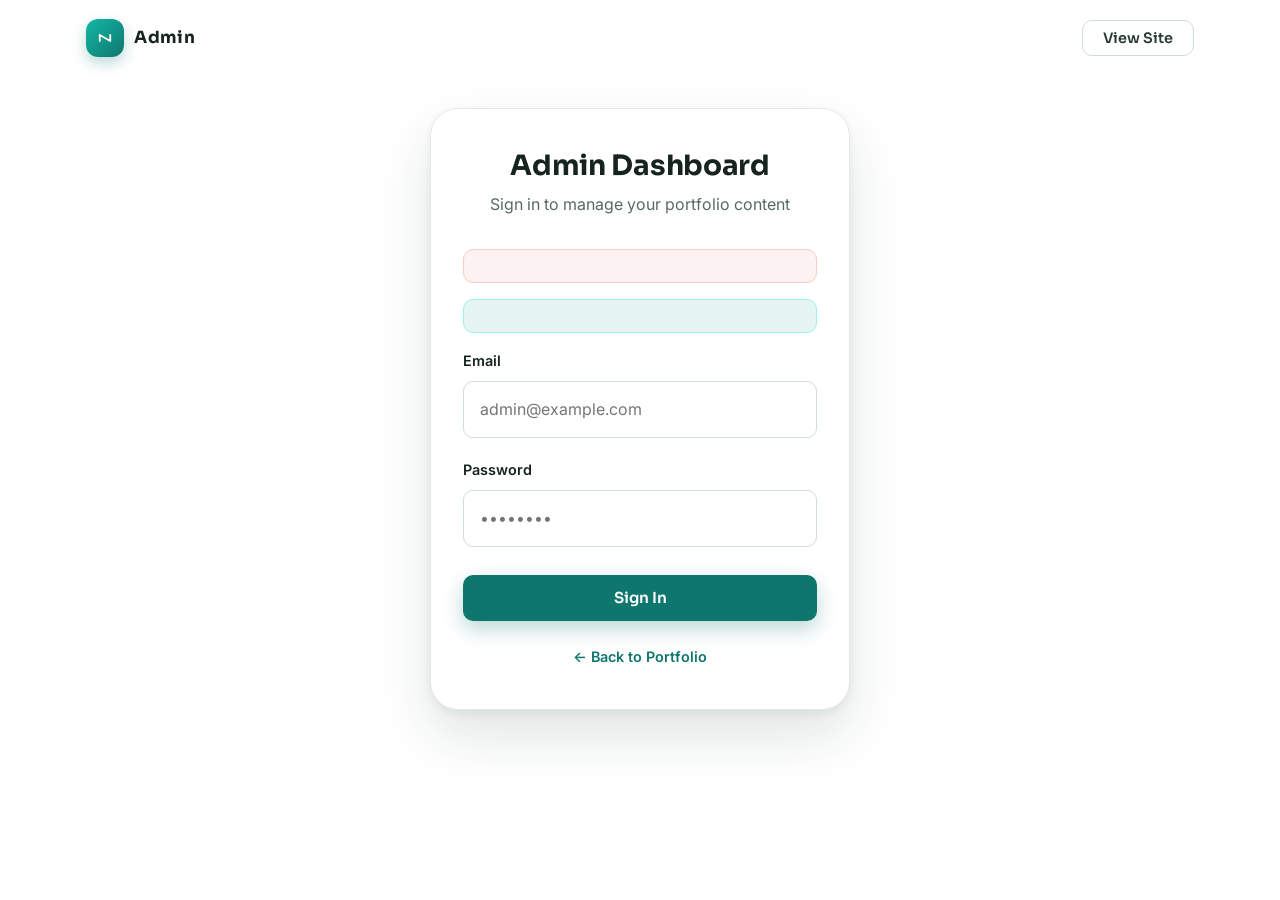
==== commit fccdf99c: "Add admin CMS, content JSON, and update projects/thumbnails/links" ====
--- a/admin.html
+++ b/admin.html
@@ -11,35 +11,7 @@
   <link href="https://fonts.googleapis.com/css2?family=Sora:wght@400;600;700;800&family=Inter:wght@400;500;600;700&display=swap" rel="stylesheet">
   <link rel="stylesheet" href="css/style.css">
   <link rel="stylesheet" href="css/responsive.css">
-  <style>
-    .admin-page { min-height: 100dvh; display: grid; place-items: center; padding: var(--header-h) 1.5rem 3rem; }
-    .admin-card { width: 100%; max-width: 420px; background: var(--bg); border: 1px solid var(--border); border-radius: var(--radius-xl); padding: 2.5rem 2rem; box-shadow: var(--shadow-lg); }
-    .admin-header { text-align: center; margin-bottom: 2rem; }
-    .admin-title { font-size: 1.75rem; margin-bottom: .5rem; }
-    .admin-sub { color: var(--muted); }
-    .form-group { margin-bottom: 1.25rem; }
-    .form-group label { display: block; font-weight: 600; font-size: .9rem; color: var(--ink); margin-bottom: .5rem; }
-    .form-group input { width: 100%; padding: .9rem 1rem; font: inherit; font-size: 1rem; color: var(--text); background: var(--bg); border: 1.5px solid var(--border-strong); border-radius: var(--radius-sm); transition: border-color .2s ease, box-shadow .2s ease; }
-    .form-group input:focus { outline: none; border-color: var(--primary); box-shadow: 0 0 0 4px var(--mint-soft); }
-    .btn-admin { width: 100%; margin-top: .5rem; }
-    .admin-footer { text-align: center; margin-top: 1.5rem; color: var(--muted); font-size: .9rem; }
-    .admin-footer a { color: var(--primary); font-weight: 600; }
-    .dashboard { display: none; }
-    .dashboard.active { display: block; animation: fadeIn .3s ease; }
-    @keyframes fadeIn { from { opacity: 0; transform: translateY(10px); } to { opacity: 1; transform: none; } }
-    .dash-header { display: flex; align-items: center; justify-content: space-between; margin-bottom: 2rem; padding-bottom: 1rem; border-bottom: 1px solid var(--border); }
-    .dash-title { font-size: 1.35rem; }
-    .btn-logout { padding: .5rem 1rem; font-size: .9rem; }
-    .dash-grid { display: grid; gap: 1rem; }
-    .dash-card { background: var(--surface); border: 1px solid var(--border); border-radius: var(--radius); padding: 1.25rem 1.5rem; display: flex; align-items: center; justify-content: space-between; gap: 1rem; transition: border-color .2s ease, box-shadow .2s ease; }
-    .dash-card:hover { border-color: var(--mint); box-shadow: var(--shadow-sm); }
-    .dash-card-info h3 { font-size: 1rem; margin-bottom: .25rem; }
-    .dash-card-info p { font-size: .85rem; color: var(--muted); }
-    .dash-card-action .btn { padding: .6rem 1.1rem; font-size: .85rem; }
-    .alert { padding: 1rem 1.25rem; border-radius: var(--radius-sm); font-size: .9rem; font-weight: 500; margin-bottom: 1rem; display: none; }
-    .alert.error { display: block; background: #fdf2f2; color: #c0392b; border: 1px solid #fecaca; }
-    .alert.success { display: block; background: #e7f5f2; color: #0f766e; border: 1px solid #99f6e4; }
-  </style>
+  <link rel="stylesheet" href="css/admin.css">
 </head>
 <body>
   <a class="skip-link" href="#main">Skip to main content</a>
@@ -62,7 +34,7 @@
 
   <main id="main" class="admin-page">
     <!-- Login View -->
-    <div class="admin-card" id="loginView">
+    <div class="admin-card" id="loginView" style="display:block">
       <div class="admin-header">
         <h1 class="admin-title">Admin Dashboard</h1>
         <p class="admin-sub">Sign in to manage your portfolio content</p>
@@ -89,11 +61,13 @@
     </div>
 
     <!-- Dashboard View (hidden until login) -->
-    <div class="admin-card dashboard" id="dashboardView" role="region" aria-label="Dashboard">
+    <div class="admin-dashboard" id="dashboardView" role="region" aria-label="Dashboard">
       <div class="dash-header">
         <h2 class="dash-title">Dashboard</h2>
         <button type="button" class="btn btn--outline btn--sm btn-logout" id="logoutBtn">Logout</button>
       </div>
+
+      <p id="loadStatus" class="alert error" role="alert" style="display:none"></p>
 
       <div class="dash-grid">
         <article class="dash-card">
@@ -148,8 +122,8 @@
 
         <article class="dash-card">
           <div class="dash-card-info">
-            <h3>Contact Form</h3>
-            <p>Configure form endpoint (Formspree, EmailJS, etc.)</p>
+            <h3>Contact & Form</h3>
+            <p>Contact details and form endpoint (Formspree, EmailJS, etc.)</p>
           </div>
           <div class="dash-card-action">
             <button class="btn btn--outline" data-section="contact">Edit</button>
@@ -187,86 +161,30 @@
         </article>
       </div>
     </div>
+
+    <!-- Editor View (hidden until a section is opened) -->
+    <div class="admin-dashboard" id="editorView" role="region" aria-label="Content editor">
+      <div class="dash-header">
+        <h2 class="dash-title" id="editorTitle">Editor</h2>
+        <button type="button" class="btn btn--outline btn--sm btn-logout" id="logoutBtn2">Logout</button>
+      </div>
+
+      <nav class="admin-tabs" role="tablist" aria-label="Sections">
+        <button class="tab-link" type="button" data-tab="hero" role="tab">Hero</button>
+        <button class="tab-link" type="button" data-tab="about" role="tab">About</button>
+        <button class="tab-link" type="button" data-tab="services" role="tab">Services</button>
+        <button class="tab-link" type="button" data-tab="projects" role="tab">Projects</button>
+        <button class="tab-link" type="button" data-tab="skills" role="tab">Skills</button>
+        <button class="tab-link" type="button" data-tab="testimonials" role="tab">Testimonials</button>
+        <button class="tab-link" type="button" data-tab="pricing" role="tab">Pricing</button>
+        <button class="tab-link" type="button" data-tab="contact" role="tab">Contact</button>
+        <button class="tab-link" type="button" data-tab="settings" role="tab">Site</button>
+      </nav>
+
+      <form id="editorForm" class="editor-form" novalidate></form>
+    </div>
   </main>
 
-  <script>
-    (function () {
-      "use strict";
-
-      // Demo credentials (replace with real auth in production)
-      const DEMO_EMAIL = "admin@example.com";
-      const DEMO_PASSWORD = "portfolio2024";
-
-      const loginView = document.getElementById("loginView");
-      const dashboardView = document.getElementById("dashboardView");
-      const loginForm = document.getElementById("loginForm");
-      const loginError = document.getElementById("loginError");
-      const loginSuccess = document.getElementById("loginSuccess");
-      const logoutBtn = document.getElementById("logoutBtn");
-
-      function showError(msg) {
-        loginError.textContent = msg;
-        loginError.hidden = false;
-        loginSuccess.hidden = true;
-      }
-
-      function showSuccess(msg) {
-        loginSuccess.textContent = msg;
-        loginSuccess.hidden = false;
-        loginError.hidden = true;
-      }
-
-      function hideAlerts() {
-        loginError.hidden = true;
-        loginSuccess.hidden = true;
-      }
-
-      function doLogin(email, password) {
-        hideAlerts();
-        if (email === DEMO_EMAIL && password === DEMO_PASSWORD) {
-          showSuccess("Signing in...");
-          setTimeout(() => {
-            loginView.style.display = "none";
-            dashboardView.classList.add("active");
-            sessionStorage.setItem("adminAuth", "true");
-          }, 400);
-        } else {
-          showError("Invalid email or password. Demo: admin@example.com / portfolio2024");
-        }
-      }
-
-      function doLogout() {
-        sessionStorage.removeItem("adminAuth");
-        dashboardView.classList.remove("active");
-        loginView.style.display = "block";
-        loginForm.reset();
-        hideAlerts();
-      }
-
-      // Check existing session
-      if (sessionStorage.getItem("adminAuth") === "true") {
-        loginView.style.display = "none";
-        dashboardView.classList.add("active");
-      }
-
-      loginForm.addEventListener("submit", (e) => {
-        e.preventDefault();
-        const email = loginForm.email.value.trim();
-        const password = loginForm.password.value;
-        doLogin(email, password);
-      });
-
-      logoutBtn.addEventListener("click", doLogout);
-
-      // Placeholder for edit buttons
-      dashboardView.addEventListener("click", (e) => {
-        const btn = e.target.closest("[data-section]");
-        if (btn) {
-          const section = btn.getAttribute("data-section");
-          alert(`Edit ${section} — connect to your CMS or static file editor.`);
-        }
-      });
-    })();
-  </script>
+  <script src="js/admin.js" defer></script>
 </body>
 </html>
--- a/css/style.css
+++ b/css/style.css
@@ -368,11 +368,18 @@
 
 .hero-grid {
   display: grid;
-  grid-template-columns: 1.08fr .92fr;
+  grid-template-columns: 1fr 1fr;
   gap: clamp(2.5rem, 5vw, 4.5rem);
   align-items: center;
   position: relative;
   z-index: 2;
+}
+
+.hero-content {
+  display: flex;
+  flex-direction: column;
+  align-items: flex-start;
+  text-align: left;
 }
 
 .hero-greeting {
@@ -394,6 +401,7 @@
 }
 
 .hero-title {
+  line-height: 1.18;
   margin-bottom: 1.25rem;
 }
 .hero-title .accent {
@@ -454,24 +462,27 @@
   padding: 2.5rem 1rem;
 }
 
+.hero-composition {
+  position: relative;
+  width: min(430px, 100%);
+  z-index: 2;
+}
+
 .hero-ring {
   position: absolute;
-  border-radius: 50%;
-  border: 1.5px dashed var(--border-strong);
-}
-.hero-ring--a {
-  width: 520px;
-  height: 520px;
   top: 50%;
   left: 50%;
   transform: translate(-50%, -50%);
+  border-radius: 50%;
+  border: 1.5px dashed var(--border-strong);
+}
+.hero-ring--a {
+  width: 121%;
+  aspect-ratio: 1;
 }
 .hero-ring--b {
-  width: 610px;
-  height: 610px;
-  top: 50%;
-  left: 50%;
-  transform: translate(-50%, -50%);
+  width: 142%;
+  aspect-ratio: 1;
   border-color: var(--mint-soft);
 }
 
@@ -497,7 +508,7 @@
 
 .hero-frame {
   position: relative;
-  width: min(430px, 100%);
+  width: 100%;
   aspect-ratio: 10 / 11.4;
   border-radius: 46% 54% 52% 48% / 38% 38% 62% 62%;
   overflow: hidden;
@@ -511,6 +522,7 @@
   width: 100%;
   height: 100%;
   object-fit: cover;
+  object-position: center;
   border-radius: inherit; /* match frame's organic radius */
 }
 
@@ -548,11 +560,11 @@
 }
 .hero-card--exp {
   top: 16%;
-  left: -2%;
+  left: -4%;
 }
 .hero-card--proj {
   bottom: 12%;
-  right: -3%;
+  right: -4%;
   animation-delay: 2.5s;
 }
 .hero-card-num {
--- a/css/responsive.css
+++ b/css/responsive.css
@@ -17,8 +17,6 @@
   .hero-grid {
     gap: 2.5rem;
   }
-  .hero-ring--a { width: 460px; height: 460px; }
-  .hero-ring--b { width: 540px; height: 540px; }
 }
 
 /* ---------- Tablet portrait and below / hamburger menu ---------- */
@@ -77,6 +75,17 @@
   .hero-visual {
     order: 2;
   }
+  .hero-content {
+    align-items: center;
+    text-align: center;
+  }
+  .hero-sub {
+    margin-inline: auto;
+  }
+  .hero-actions,
+  .hero-social {
+    justify-content: center;
+  }
 
   .about-grid,
   .contact-grid {
@@ -135,10 +144,9 @@
     grid-template-columns: 1fr;
   }
 
-  .hero-frame {
+  .hero-composition {
     width: min(360px, 100%);
   }
-  .hero-ring--a { width: 340px; height: 340px; }
   .hero-ring--b { display: none; }
   .hero-blob--a { width: 220px; height: 220px; }
   .hero-blob--b { width: 180px; height: 180px; }
--- a/css/admin.css
+++ b/css/admin.css
@@ -0,0 +1,323 @@
+/* ==========================================================================
+   Tanveer — Personal Portfolio
+   Admin dashboard styles (login, cards, editor).
+   ========================================================================== */
+
+.admin-page {
+  min-height: 100dvh;
+  display: grid;
+  place-items: start center;
+  padding: calc(var(--header-h) + 2rem) 1.5rem 3rem;
+}
+
+.admin-card {
+  width: 100%;
+  max-width: 420px;
+  background: var(--bg);
+  border: 1px solid var(--border);
+  border-radius: var(--radius-xl);
+  padding: 2.5rem 2rem;
+  box-shadow: var(--shadow-lg);
+}
+
+.admin-header {
+  text-align: center;
+  margin-bottom: 2rem;
+}
+
+.admin-title {
+  font-size: 1.75rem;
+  margin-bottom: .5rem;
+}
+
+.admin-sub {
+  color: var(--muted);
+}
+
+.form-group {
+  margin-bottom: 1.25rem;
+}
+
+.form-group label {
+  display: block;
+  font-weight: 600;
+  font-size: .9rem;
+  color: var(--ink);
+  margin-bottom: .5rem;
+}
+
+.form-group input,
+.form-group textarea,
+.form-group select {
+  width: 100%;
+  padding: .9rem 1rem;
+  font: inherit;
+  font-size: 1rem;
+  color: var(--text);
+  background: var(--bg);
+  border: 1.5px solid var(--border-strong);
+  border-radius: var(--radius-sm);
+  transition: border-color .2s ease, box-shadow .2s ease;
+}
+
+.form-group textarea {
+  min-height: 60px;
+  resize: vertical;
+  line-height: 1.5;
+}
+
+.form-group input:focus,
+.form-group textarea:focus,
+.form-group select:focus {
+  outline: none;
+  border-color: var(--primary);
+  box-shadow: 0 0 0 4px var(--mint-soft);
+}
+
+.form-group select { cursor: pointer; }
+
+.btn-admin {
+  width: 100%;
+  margin-top: .5rem;
+}
+
+.admin-footer {
+  text-align: center;
+  margin-top: 1.5rem;
+  color: var(--muted);
+  font-size: .9rem;
+}
+
+.admin-footer a {
+  color: var(--primary);
+  font-weight: 600;
+}
+
+.alert {
+  padding: 1rem 1.25rem;
+  border-radius: var(--radius-sm);
+  font-size: .9rem;
+  font-weight: 500;
+  margin-bottom: 1rem;
+}
+
+.alert.error {
+  display: block;
+  background: #fdf2f2;
+  color: #c0392b;
+  border: 1px solid #fecaca;
+}
+
+.alert.success {
+  display: block;
+  background: #e7f5f2;
+  color: #0f766e;
+  border: 1px solid #99f6e4;
+}
+
+/* ---------- Dashboard grid ---------- */
+.admin-dashboard {
+  width: 100%;
+  max-width: 1060px;
+  animation: fadeIn .3s ease;
+}
+
+#dashboardView,
+#editorView {
+  display: none;
+}
+
+@keyframes fadeIn {
+  from { opacity: 0; transform: translateY(10px); }
+  to   { opacity: 1; transform: none; }
+}
+
+.dash-header {
+  display: flex;
+  align-items: center;
+  justify-content: space-between;
+  gap: 1rem;
+  margin-bottom: 2rem;
+  padding-bottom: 1rem;
+  border-bottom: 1px solid var(--border);
+}
+
+.dash-title {
+  font-size: 1.35rem;
+}
+
+.btn-logout {
+  padding: .5rem 1rem;
+  font-size: .9rem;
+}
+
+.dash-grid {
+  display: grid;
+  gap: 1rem;
+}
+
+.dash-card {
+  background: var(--surface);
+  border: 1px solid var(--border);
+  border-radius: var(--radius);
+  padding: 1.25rem 1.5rem;
+  display: flex;
+  align-items: center;
+  justify-content: space-between;
+  gap: 1rem;
+  transition: border-color .2s ease, box-shadow .2s ease;
+}
+
+.dash-card:hover {
+  border-color: var(--mint);
+  box-shadow: var(--shadow-sm);
+}
+
+.dash-card-info h3 {
+  font-size: 1rem;
+  margin-bottom: .25rem;
+}
+
+.dash-card-info p {
+  font-size: .85rem;
+  color: var(--muted);
+}
+
+.dash-card-action .btn {
+  padding: .6rem 1.1rem;
+  font-size: .85rem;
+}
+
+/* ---------- Editor ---------- */
+.admin-tabs {
+  display: flex;
+  flex-wrap: wrap;
+  gap: .45rem;
+  margin-bottom: 1.6rem;
+}
+
+.tab-link {
+  padding: .5rem 1.05rem;
+  border: 1px solid var(--border-strong);
+  border-radius: var(--radius-pill);
+  background: var(--bg);
+  color: var(--muted);
+  font-weight: 600;
+  font-size: .88rem;
+  transition: background-color .2s ease, color .2s ease, border-color .2s ease;
+}
+
+.tab-link:hover {
+  color: var(--primary);
+  border-color: var(--primary);
+}
+
+.tab-link.is-active {
+  background: var(--primary);
+  border-color: var(--primary);
+  color: #fff;
+}
+
+.editor-form {
+  display: grid;
+  gap: 1.25rem;
+}
+
+.editor-block {
+  background: var(--bg);
+  border: 1px solid var(--border);
+  border-radius: var(--radius-lg);
+  padding: 1.6rem 1.7rem;
+  box-shadow: var(--shadow-sm);
+}
+
+.editor-block-title {
+  font-size: 1rem;
+  margin-bottom: 1.2rem;
+}
+
+.editor-block-head {
+  display: flex;
+  align-items: center;
+  justify-content: space-between;
+  gap: 1rem;
+  margin-bottom: 1.2rem;
+}
+
+.editor-block-head .editor-block-title {
+  margin-bottom: 0;
+}
+
+.editor-hint {
+  font-size: .82rem;
+  color: var(--muted);
+  margin: -.8rem 0 1rem;
+}
+
+.editor-block .form-group:last-child {
+  margin-bottom: 0;
+}
+
+/* Repeatable cards */
+[data-arraylist] {
+  display: grid;
+  gap: 1rem;
+}
+
+.array-card {
+  background: var(--surface);
+  border: 1px solid var(--border);
+  border-radius: var(--radius);
+  padding: 1.25rem 1.35rem;
+}
+
+.array-card-head {
+  display: flex;
+  align-items: center;
+  justify-content: space-between;
+  margin-bottom: 1rem;
+}
+
+.array-card-num {
+  font-family: var(--font-display);
+  font-weight: 800;
+  font-size: .95rem;
+  color: var(--primary);
+}
+
+.array-remove {
+  padding: .4rem .9rem;
+  font-size: .82rem;
+}
+
+.array-card .form-group:last-child {
+  margin-bottom: 0;
+}
+
+.editor-savebar {
+  display: flex;
+  flex-wrap: wrap;
+  align-items: center;
+  gap: 1rem;
+  padding: 1.25rem 0 .5rem;
+}
+
+.editor-savebar #saveBtn {
+  padding: .9rem 2rem;
+}
+
+#saveStatus {
+  font-size: .9rem;
+  font-weight: 600;
+  color: var(--primary-dark);
+}
+
+#saveStatus.is-error {
+  color: var(--danger);
+}
+
+@media (max-width: 640px) {
+  .admin-tabs { gap: .35rem; }
+  .tab-link { padding: .45rem .9rem; font-size: .82rem; }
+  .array-card { padding: 1.1rem; }
+}
